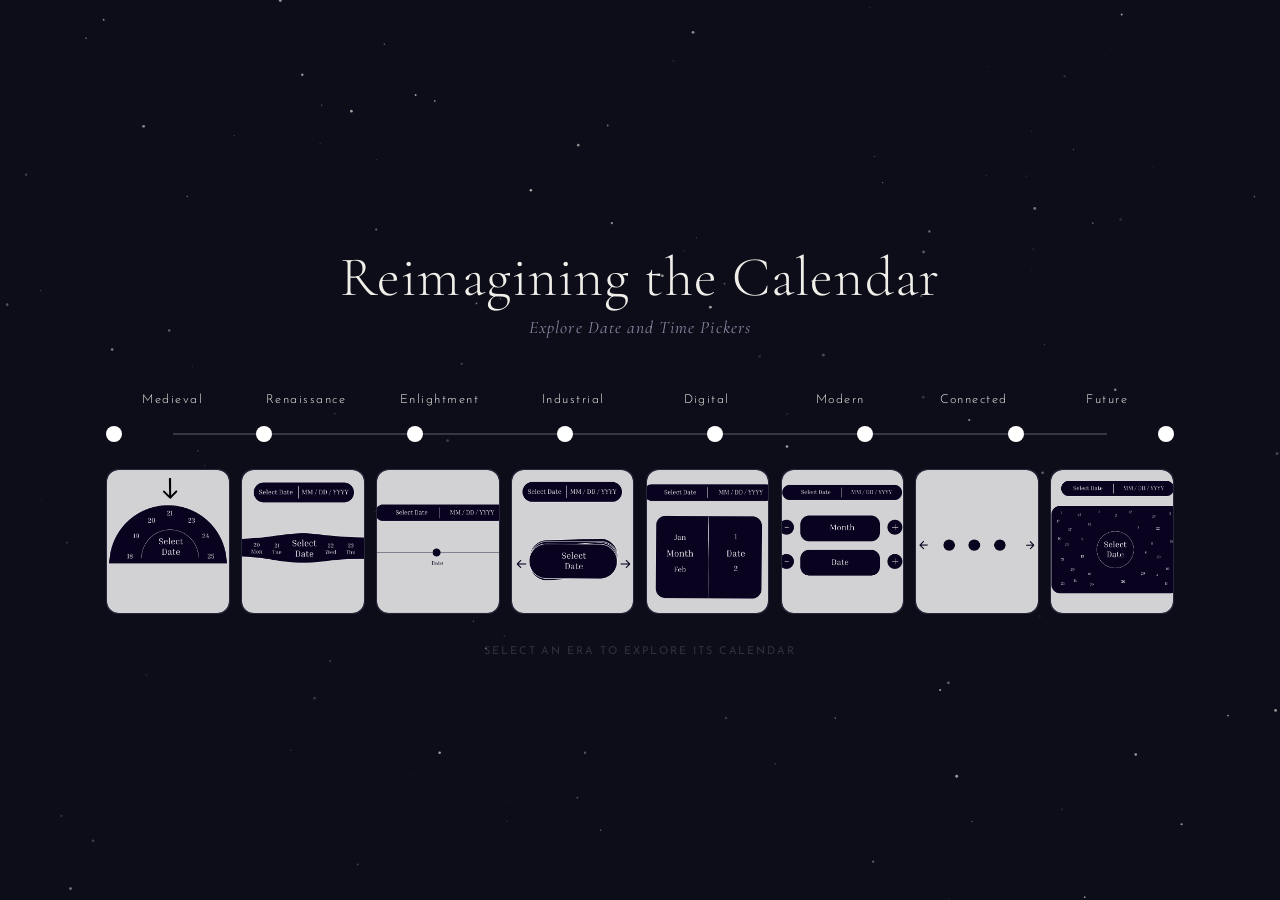
==== index.html @ 4a674b23 "Add files via upload" ====
<!DOCTYPE html>
<html lang="en">
<head>
  <meta charset="UTF-8">
  <meta name="viewport" content="width=device-width, initial-scale=1.0">
  <title>Reimagining the Calendar</title>
  <link
    href="https://fonts.googleapis.com/css2?family=Cormorant+Garamond:ital,wght@0,300;0,400;0,600;1,300;1,400&family=Josefin+Sans:wght@200;300;400&display=swap"
    rel="stylesheet"
  >
  <link rel="stylesheet" href="style.css">
</head>
<body>

  <!-- Particle canvas -->
  <canvas id="particle-canvas"></canvas>

  <div class="timeline-wrap">

    <p class="timeline-title">Reimagining the Calendar</p>
    <p class="timeline-subtitle">Explore Date and Time Pickers</p>

    <div class="track-area">

      <div class="years-row">
        <span class="year-label">Medieval</span>
        <span class="year-label">Renaissance</span>
        <span class="year-label">Enlightment</span>
        <span class="year-label">Industrial</span>
        <span class="year-label">Digital</span>
        <span class="year-label">Modern</span>
        <span class="year-label">Connected</span>
        <span class="year-label">Future</span>
      </div>

      <div class="line-row">
        <div class="timeline-line"></div>
        <div class="dots-row">
          <div class="dot"></div>
          <div class="dot"></div>
          <div class="dot"></div>
          <div class="dot"></div>
          <div class="dot"></div>
          <div class="dot"></div>
          <div class="dot"></div>
          <div class="dot"></div>
        </div>
      </div>

      <div class="cards-row">
        <a class="era-card" href="firstpage/index.html">   <img src="firstpage/iPhone 16 & 17 Pro Max - 3.png" style="position:absolute;inset:0;width:100%;height:100%;object-fit:cover;opacity:0.9;border-radius:12px;">
       
        <a class="era-card" href="secondpage/index.html"> 
              <img src="secondpage/iPhone 16 & 17 Pro Max - 6.png" style="position:absolute;inset:0;width:100%;height:100%;object-fit:cover;opacity:0.9;border-radius:12px;">

        <a class="era-card" href="Thirdpage/index.html">
              <img src="Thirdpage/iPad Pro 12.9_ - 7.png" style="position:absolute;inset:0;width:100%;height:100%;object-fit:cover;opacity:0.9;border-radius:12px;">
            
        <a class="era-card" href="fourthpage/index.html">
             <img src="fourthpage/iPhone 16 & 17 Pro Max - 12.png" style="position:absolute;inset:0;width:100%;height:100%;object-fit:cover;opacity:0.9;border-radius:12px;">
 
        <a class="era-card" href="fifth/index.html">
              <img src="fifth/iPad Pro 12.9_ - 13.png" style="position:absolute;inset:0;width:100%;height:100%;object-fit:cover;opacity:0.9;border-radius:12px;">
 
        <a class="era-card" href="sixth/index.html">
              <img src="sixth/MacBook Pro 16_ - 16.png" style="position:absolute;inset:0;width:100%;height:100%;object-fit:cover;opacity:0.9;border-radius:12px;">

        <a class="era-card" href="seventh/index.html">
              <img src="seventh/iPhone 16 & 17 Pro Max - 21.png" style="position:absolute;inset:0;width:100%;height:100%;object-fit:cover;opacity:0.9;border-radius:12px;">

        <a class="era-card" href="eight/index.html">
                          <img src="eight/MacBook Pro 16_ - 23.png" style="position:absolute;inset:0;width:100%;height:100%;object-fit:cover;opacity:0.9;border-radius:12px;">

        </a>

      </div>

    </div>
  
    

    <p class="label-area">Select an era to explore its calendar</p>

  </div>

  <script>
    // ─── PARTICLE SYSTEM ───────────────────────────────────────
    const canvas = document.getElementById('particle-canvas');
    const ctx = canvas.getContext('2d');

    let W, H, particles;

    function resize() {
      W = canvas.width  = window.innerWidth;
      H = canvas.height = window.innerHeight;
    }

    function createParticles(count) {
      return Array.from({ length: count }, () => ({
        x:       Math.random() * W,
        y:       Math.random() * H,
        r:       Math.random() * 1.2 + 0.3,       // radius 0.3–1.5px
        alpha:   Math.random() * 0.5 + 0.1,        // opacity 0.1–0.6
        speed:   Math.random() * 0.12 + 0.03,      // drift speed
        angle:   Math.random() * Math.PI * 2,      // drift direction
        twinkle: Math.random() * 0.008 + 0.002,    // fade pulse speed
        tDir:    Math.random() > 0.5 ? 1 : -1,     // twinkle direction
      }));
    }

    function tick() {
      ctx.clearRect(0, 0, W, H);

      for (const p of particles) {
        // drift
        p.x += Math.cos(p.angle) * p.speed;
        p.y += Math.sin(p.angle) * p.speed;

        // wrap edges
        if (p.x < 0) p.x = W;
        if (p.x > W) p.x = 0;
        if (p.y < 0) p.y = H;
        if (p.y > H) p.y = 0;

        // twinkle
        p.alpha += p.twinkle * p.tDir;
        if (p.alpha > 0.65 || p.alpha < 0.05) p.tDir *= -1;

        // draw
        ctx.beginPath();
        ctx.arc(p.x, p.y, p.r, 0, Math.PI * 2);
        ctx.fillStyle = `rgba(255, 252, 240, ${p.alpha})`;
        ctx.fill();
      }

      requestAnimationFrame(tick);
    }

    resize();
    particles = createParticles(130);
    tick();

    window.addEventListener('resize', () => {
      resize();
      particles = createParticles(130);
    });
  </script>

</body>
</html>
---- style.css ----
/* ─────────────────────────────────────────
   GLOBAL TOKENS
───────────────────────────────────────── */
:root {
  --navy: #0d0d1a;
  --navy-card: #1a1a30;
  --navy-hover: #22223d;
  --dot: #ffffff;
  --accent: #c9b97a;
  --text: #f0eee8;
  --muted: #8885a0;
}

* {
  margin: 0;
  padding: 0;
  box-sizing: border-box;
}

/* ─────────────────────────────────────────
   FULL PAGE DARK BACKGROUND
───────────────────────────────────────── */
html, body {
  width: 100%;
  height: 100%;
  background: var(--navy);
}

body {
  font-family: 'Josefin Sans', sans-serif;
  color: var(--text);
  min-height: 100vh;
  display: flex;
  align-items: center;
  justify-content: center;
  padding: 2rem;
  overflow: hidden;
}

/* ─────────────────────────────────────────
   PARTICLE CANVAS (behind everything)
───────────────────────────────────────── */
#particle-canvas {
  position: fixed;
  top: 0;
  left: 0;
  width: 100%;
  height: 100%;
  pointer-events: none;
  z-index: 0;
}

/* ─────────────────────────────────────────
   TIMELINE CONTAINER
───────────────────────────────────────── */
.timeline-wrap {
  width: min(1100px, 100%);
  position: relative;
  z-index: 1;
}

/* ─────────────────────────────────────────
   TITLE — fade + slide up on load
───────────────────────────────────────── */
.timeline-title {
  font-family: 'Cormorant Garamond', serif;
  font-size: clamp(2rem, 5vw, 3.5rem);
  font-weight: 300;
  color: var(--text);
  text-align: center;
  letter-spacing: 0.02em;
  margin-bottom: 0.4rem;

  opacity: 0;
  transform: translateY(18px);
  animation: fadeUp 0.9s cubic-bezier(.22,.8,.36,1) 0.1s forwards;
}

.timeline-subtitle {
  font-family: 'Cormorant Garamond', serif;
  font-style: italic;
  font-size: 1.1rem;
  color: var(--muted);
  text-align: center;
  margin-bottom: 3.5rem;
  letter-spacing: 0.06em;

  opacity: 0;
  transform: translateY(14px);
  animation: fadeUp 0.9s cubic-bezier(.22,.8,.36,1) 0.28s forwards;
}

/* ─────────────────────────────────────────
   TRACK AREA
───────────────────────────────────────── */
.track-area {
  position: relative;
  padding: 0 1rem;
}

.years-row {
  display: flex;
  justify-content: space-between;
  margin-bottom: 1rem;

  opacity: 0;
  animation: fadeUp 0.7s cubic-bezier(.22,.8,.36,1) 0.45s forwards;
}

.year-label {
  font-size: 0.78rem;
  letter-spacing: 0.12em;
  color: var(--text);
  font-weight: 300;
  text-align: center;
  flex: 1;
}

/* ─────────────────────────────────────────
   TIMELINE LINE + DOTS
───────────────────────────────────────── */
.line-row {
  position: relative;
  height: 24px;
  display: flex;
  align-items: center;
  margin-bottom: 1.4rem;

  opacity: 0;
  animation: fadeUp 0.7s cubic-bezier(.22,.8,.36,1) 0.55s forwards;
}

.timeline-line {
  position: absolute;
  left: calc(100% / 16);
  right: calc(100% / 16);
  height: 1px;
  background: rgba(255,255,255,0.35);
  top: 50%;
  transform: translateY(-50%);

  /* line draws itself left to right */
  transform-origin: left center;
  scale: 0 1;
  animation: drawLine 1s cubic-bezier(.22,.8,.36,1) 0.6s forwards;
}

.dots-row {
  position: absolute;
  left: 0;
  right: 0;
  display: flex;
  justify-content: space-between;
}

.dot {
  width: 16px;
  height: 16px;
  background: var(--dot);
  border-radius: 50%;
  flex-shrink: 0;
  cursor: pointer;
  opacity: 0;
  transition: transform 0.2s, box-shadow 0.2s;
}

/* dots pop in one by one after the line draws */
.dot:nth-child(1) { animation: dotPop 0.4s cubic-bezier(.34,1.56,.64,1) 1.0s forwards; }
.dot:nth-child(2) { animation: dotPop 0.4s cubic-bezier(.34,1.56,.64,1) 1.1s forwards; }
.dot:nth-child(3) { animation: dotPop 0.4s cubic-bezier(.34,1.56,.64,1) 1.2s forwards; }
.dot:nth-child(4) { animation: dotPop 0.4s cubic-bezier(.34,1.56,.64,1) 1.3s forwards; }
.dot:nth-child(5) { animation: dotPop 0.4s cubic-bezier(.34,1.56,.64,1) 1.4s forwards; }
.dot:nth-child(6) { animation: dotPop 0.4s cubic-bezier(.34,1.56,.64,1) 1.5s forwards; }
.dot:nth-child(7) { animation: dotPop 0.4s cubic-bezier(.34,1.56,.64,1) 1.6s forwards; }
.dot:nth-child(8) { animation: dotPop 0.4s cubic-bezier(.34,1.56,.64,1) 1.7s forwards; }

.dot:hover {
  transform: scale(1.35);
  box-shadow: 0 0 12px rgba(255,255,255,0.5);
}

/* ─────────────────────────────────────────
   CARDS ROW — staggered reveal
───────────────────────────────────────── */
.cards-row {
  display: flex;
  gap: 0.7rem;
  justify-content: space-between;
}

.era-card {
  flex: 1;
  min-width: 0;
  background: var(--navy-card);
  border-radius: 12px;
  aspect-ratio: 0.85;
  display: flex;
  flex-direction: column;
  align-items: center;
  justify-content: flex-end;
  padding: 0.8rem 0.6rem;
  text-decoration: none;
  border: 1px solid rgba(255,255,255,0.06);
  position: relative;
  overflow: hidden;
  cursor: pointer;

  /* stagger base — overridden per card below */
  opacity: 0;
  transform: translateY(22px);

  transition:
    transform 0.28s cubic-bezier(.25,.8,.25,1),
    background 0.28s,
    border-color 0.28s,
    box-shadow 0.28s;
}

/* staggered card entrance */
.era-card:nth-child(1) { animation: cardReveal 0.6s cubic-bezier(.22,.8,.36,1) 1.3s forwards; }
.era-card:nth-child(2) { animation: cardReveal 0.6s cubic-bezier(.22,.8,.36,1) 1.42s forwards; }
.era-card:nth-child(3) { animation: cardReveal 0.6s cubic-bezier(.22,.8,.36,1) 1.54s forwards; }
.era-card:nth-child(4) { animation: cardReveal 0.6s cubic-bezier(.22,.8,.36,1) 1.66s forwards; }
.era-card:nth-child(5) { animation: cardReveal 0.6s cubic-bezier(.22,.8,.36,1) 1.78s forwards; }
.era-card:nth-child(6) { animation: cardReveal 0.6s cubic-bezier(.22,.8,.36,1) 1.90s forwards; }
.era-card:nth-child(7) { animation: cardReveal 0.6s cubic-bezier(.22,.8,.36,1) 2.02s forwards; }
.era-card:nth-child(8) { animation: cardReveal 0.6s cubic-bezier(.22,.8,.36,1) 2.14s forwards; }

.era-card::before {
  content: '';
  position: absolute;
  inset: 0;
  background: linear-gradient(160deg, transparent 0%, rgba(201,185,122,0.08) 100%);
  opacity: 0;
  transition: opacity 0.3s;
}

.era-card:hover {
  transform: translateY(-6px) scale(1.02);
  background: var(--navy-hover);
  border-color: rgba(201,185,122,0.4);
  box-shadow: 0 18px 40px rgba(0,0,0,0.6), 0 0 0 1px rgba(201,185,122,0.15);
}

.era-card:hover::before {
  opacity: 1;
}

.card-label {
  font-size: 0.58rem;
  letter-spacing: 0.18em;
  color: #ffe100; 
  text-transform: uppercase;
  text-align: center;
  transition: color 0.2s;
}

.era-card:hover .card-label {
  color: var(--accent);
}

/* ─────────────────────────────────────────
   BOTTOM HINT
───────────────────────────────────────── */
.label-area {
  text-align: center;
  margin-top: 2rem;
  font-size: 0.68rem;
  color: rgba(255,255,255,0.15);
  letter-spacing: 0.18em;
  text-transform: uppercase;

  opacity: 0;
  animation: fadeUp 0.7s ease 2.3s forwards;
}

/* ─────────────────────────────────────────
   KEYFRAMES
───────────────────────────────────────── */
@keyframes fadeUp {
  to {
    opacity: 1;
    transform: translateY(0);
  }
}

@keyframes drawLine {
  to {
    scale: 1 1;
  }
}

@keyframes dotPop {
  from {
    opacity: 0;
    transform: scale(0.4);
  }
  to {
    opacity: 1;
    transform: scale(1);
  }
}

@keyframes cardReveal {
  to {
    opacity: 1;
    transform: translateY(0);
  }
}
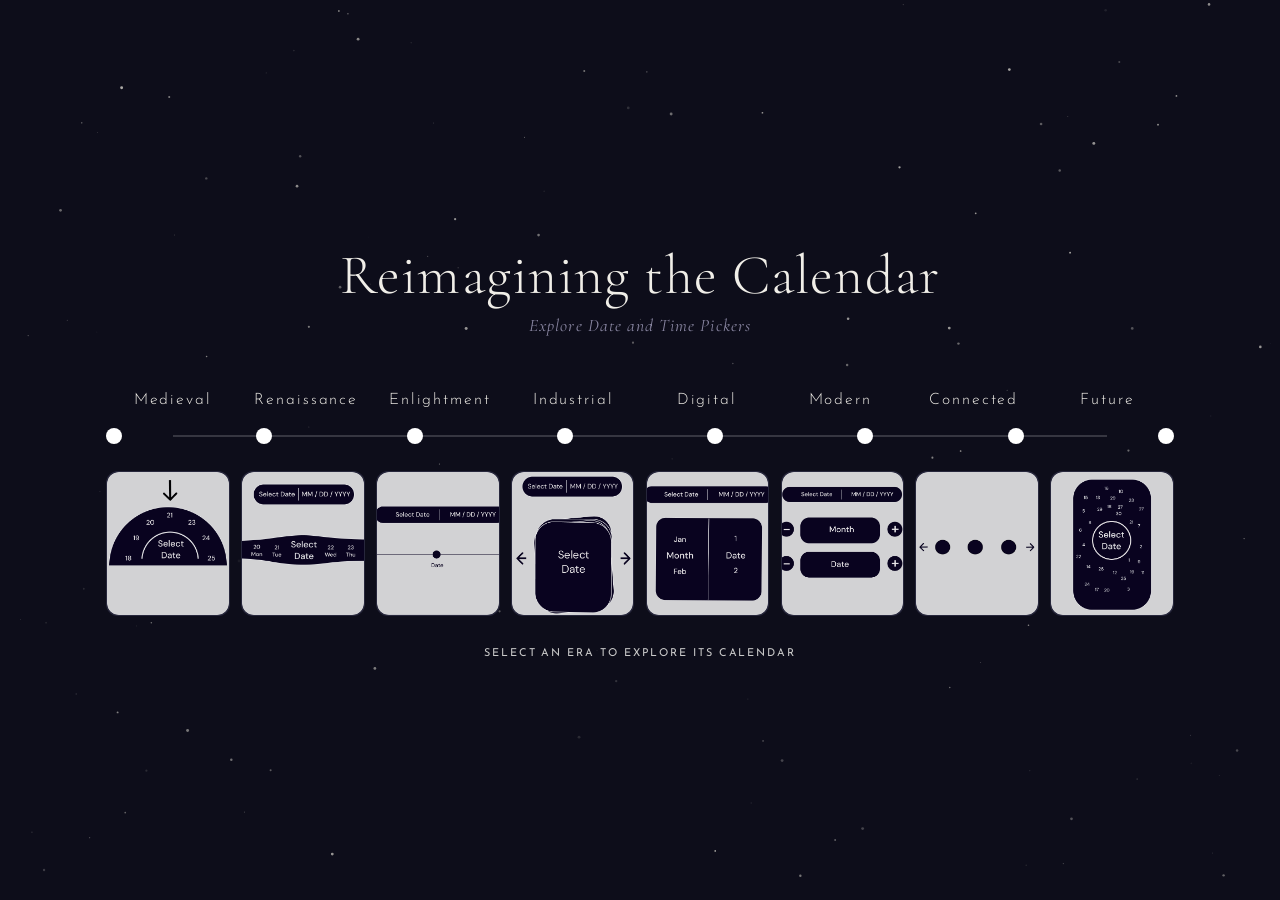
==== commit de7729cd: "Add files via upload" ====
--- a/index.html
+++ b/index.html
@@ -57,7 +57,7 @@
               <img src="Thirdpage/iPad Pro 12.9_ - 7.png" style="position:absolute;inset:0;width:100%;height:100%;object-fit:cover;opacity:0.9;border-radius:12px;">
             
         <a class="era-card" href="fourthpage/index.html">
-             <img src="fourthpage/iPhone 16 & 17 Pro Max - 12.png" style="position:absolute;inset:0;width:100%;height:100%;object-fit:cover;opacity:0.9;border-radius:12px;">
+             <img src="fourthpage/iPhone 16 & 17 Pro Max - 12.png" style="position:absolute;inset:0;width:100%;height:100%;object-fit:cover;object-position:center 56%;opacity:0.9;border-radius:12px;">
  
         <a class="era-card" href="fifth/index.html">
               <img src="fifth/iPad Pro 12.9_ - 13.png" style="position:absolute;inset:0;width:100%;height:100%;object-fit:cover;opacity:0.9;border-radius:12px;">
@@ -69,7 +69,7 @@
               <img src="seventh/iPhone 16 & 17 Pro Max - 21.png" style="position:absolute;inset:0;width:100%;height:100%;object-fit:cover;opacity:0.9;border-radius:12px;">
 
         <a class="era-card" href="eight/index.html">
-                          <img src="eight/MacBook Pro 16_ - 23.png" style="position:absolute;inset:0;width:100%;height:100%;object-fit:cover;opacity:0.9;border-radius:12px;">
+                          <img src="eight/iPhone 16 & 17 Pro Max - 28.png" style="position:absolute;inset:0;width:100%;height:100%;object-fit:cover;object-position:center 70%;opacity:0.9;border-radius:12px;">
 
         </a>
 
--- a/style.css
+++ b/style.css
@@ -108,7 +108,7 @@
 }
 
 .year-label {
-  font-size: 0.78rem;
+  font-size: 0.98rem;
   letter-spacing: 0.12em;
   color: var(--text);
   font-weight: 300;
@@ -266,7 +266,7 @@
   text-align: center;
   margin-top: 2rem;
   font-size: 0.68rem;
-  color: rgba(255,255,255,0.15);
+  color: rgb(201, 201, 201);
   letter-spacing: 0.18em;
   text-transform: uppercase;
 
